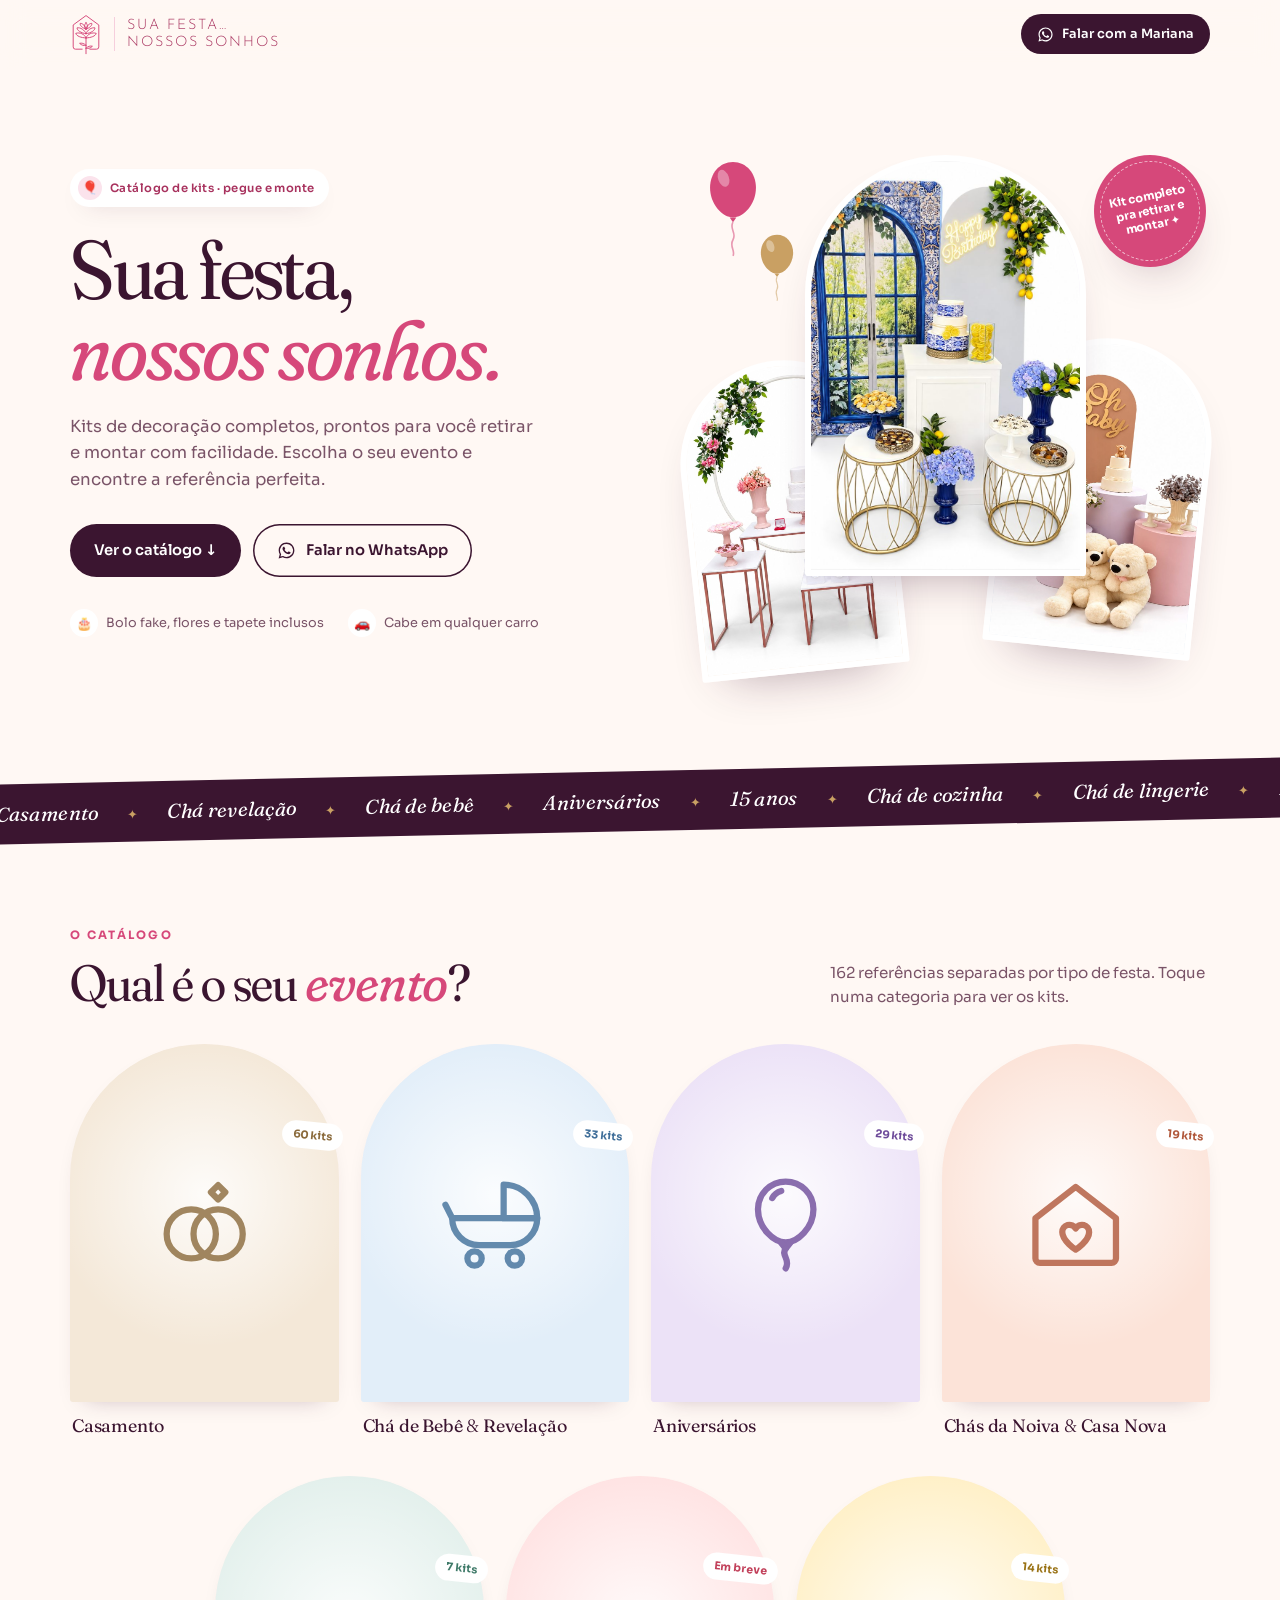
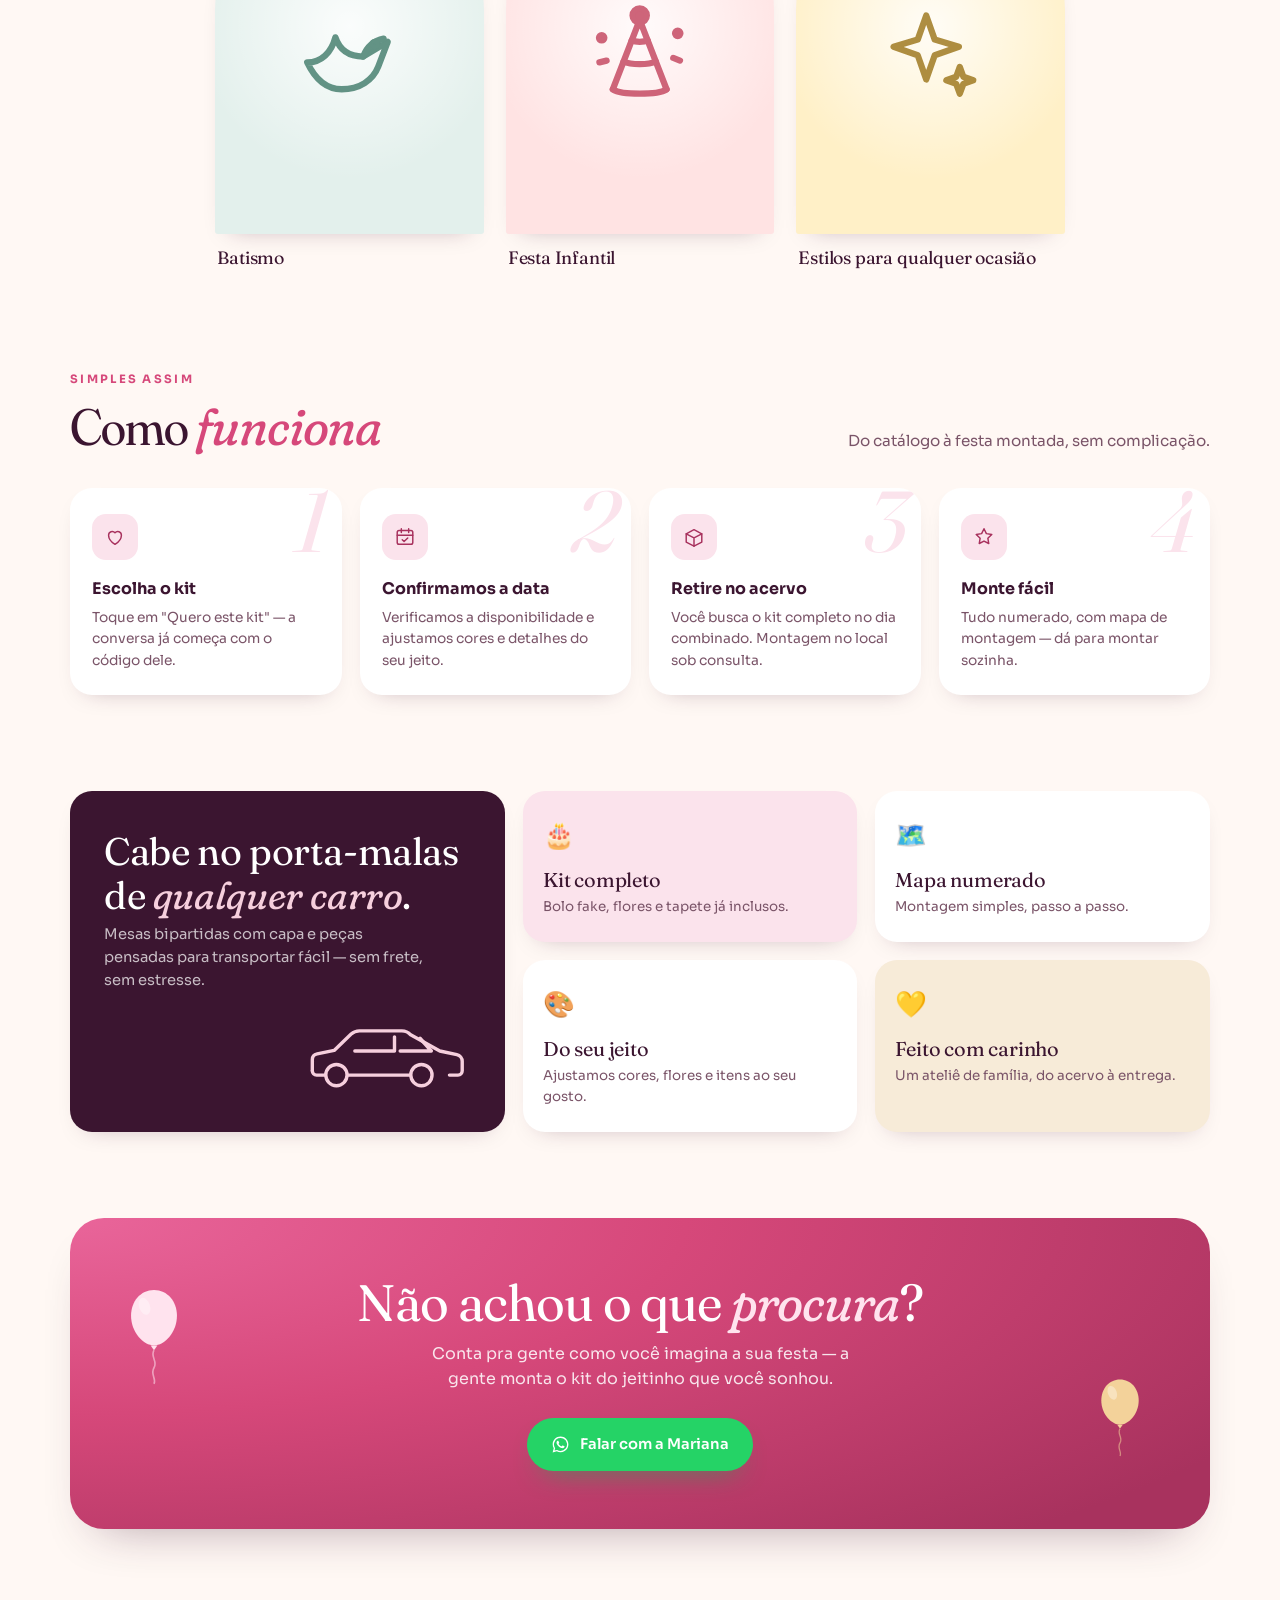
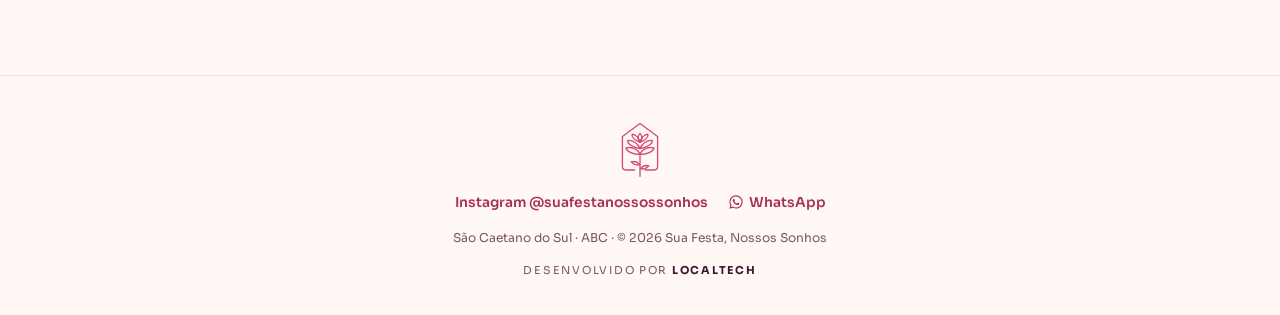
==== index.html @ 591f504a "Catálogo de kits Sua Festa, Nossos Sonhos Co-Authored-By: Claude Opus 5.5 <noreply@anthropic.com>" ====
<!DOCTYPE html>
<html lang="pt-BR">
<head>
<meta charset="utf-8">
<meta name="viewport" content="width=device-width, initial-scale=1">
<title>Catálogo de Kits | Sua Festa, Nossos Sonhos</title>
<meta name="description" content="Kits de decoração completos para retirar e montar — casamento, chá de bebê, chá revelação, aniversários, chás da noiva e batismo. São Caetano do Sul e ABC.">
<meta property="og:type" content="website">
<meta property="og:title" content="Catálogo de Kits | Sua Festa, Nossos Sonhos">
<meta property="og:description" content="Escolha o tipo do seu evento e veja os nossos kits de decoração para retirar e montar.">
<meta name="theme-color" content="#FFF8F4">
<link rel="icon" type="image/svg+xml" href="assets/img/logo-icone.svg">
<link rel="preconnect" href="https://fonts.googleapis.com">
<link rel="preconnect" href="https://fonts.gstatic.com" crossorigin>
<link rel="stylesheet" href="https://fonts.googleapis.com/css2?family=Fraunces:ital,opsz,wght,SOFT,WONK@0,9..144,300..600,0..100,0..1;1,9..144,300..600,0..100,0..1&family=Sora:wght@400;500;600;700&family=Josefin+Sans:wght@300&display=swap">
<link rel="stylesheet" href="assets/styles.css">
</head>
<body data-page="home" data-base="">

<svg width="0" height="0" style="position:absolute" aria-hidden="true">
  <symbol id="balloon" viewBox="0 0 40 72"><path d="M20 2C10 2 3 10.5 3 21c0 12.5 9.4 22 17 22s17-9.5 17-22C37 10.5 30 2 20 2z" fill="currentColor"/><ellipse cx="13" cy="14" rx="4" ry="6.5" fill="#fff" opacity=".35" transform="rotate(-20 13 14)"/><path d="m17.5 43 2.5 3.5 2.5-3.5z" fill="currentColor"/><path d="M20 46.5c-3 5 3 8 0 13s2 8 0 12" fill="none" stroke="currentColor" stroke-width="1.2" opacity=".55"/></symbol>
</svg>

<header class="site-header">
  <div class="container">
    <a class="brand" href="./" aria-label="Sua Festa, Nossos Sonhos — início">
      <img class="brand__logo" src="assets/img/logo-icone.svg" alt="" width="32" height="42">
      <span class="brand__text"><span class="brand__name">Sua Festa…</span><span class="brand__name">Nossos Sonhos</span></span>
    </a>
    <a class="header-cta" data-wa="geral" href="#" target="_blank" rel="noopener"><span>Falar com a Mariana</span></a>
  </div>
</header>

<main>
  <section class="hero">
    <div class="container">
      <div>
        <span class="hero__eyebrow"><b aria-hidden="true">🎈</b>Catálogo de kits · pegue e monte</span>
        <h1>Sua festa,<br><em>nossos sonhos.</em></h1>
        <p class="hero__lead">Kits de decoração completos, prontos para você retirar e montar com facilidade. Escolha o seu evento e encontre a referência perfeita.</p>
        <div class="hero__ctas">
          <a class="btn btn--dark" href="#eventos">Ver o catálogo ↓</a>
          <a class="btn btn--ghost" data-wa="geral" href="#" target="_blank" rel="noopener">Falar no WhatsApp</a>
        </div>
        <div class="hero__proof">
          <span><i aria-hidden="true">🎂</i>Bolo fake, flores e tapete inclusos</span>
          <span><i aria-hidden="true">🚗</i>Cabe em qualquer carro</span>
        </div>
      </div>
      <div class="collage" aria-hidden="true">
        <div class="collage__arch collage__arch--2"></div>
        <div class="collage__arch collage__arch--3"></div>
        <div class="collage__arch collage__arch--1"></div>
        <div class="sticker">Kit completo pra retirar e montar ✦</div>
        <svg class="balloon balloon--a" style="color:#D6487A"><use href="#balloon"/></svg>
        <svg class="balloon balloon--b" style="color:#C9A063"><use href="#balloon"/></svg>
      </div>
    </div>
  </section>

  <div class="ribbon-wrap" aria-hidden="true"><div class="ribbon">
    <div class="ribbon__track">
      <div class="ribbon__group"><span>Casamento</span><span>Chá revelação</span><span>Chá de bebê</span><span>Aniversários</span><span>15 anos</span><span>Chá de cozinha</span><span>Chá de lingerie</span><span>Batismo</span><span>Festa infantil</span><span>Boteco</span></div>
      <div class="ribbon__group"><span>Casamento</span><span>Chá revelação</span><span>Chá de bebê</span><span>Aniversários</span><span>15 anos</span><span>Chá de cozinha</span><span>Chá de lingerie</span><span>Batismo</span><span>Festa infantil</span><span>Boteco</span></div>
    </div>
  </div>
  </div>

  <section class="section" id="eventos">
    <div class="container">
      <div class="head">
        <div><span class="kicker">O catálogo</span><h2 class="title">Qual é o seu <em>evento</em>?</h2></div>
        <p><span data-total>0</span> referências separadas por tipo de festa. Toque numa categoria para ver os kits.</p>
      </div>
      <div class="events" id="events"></div>
    </div>
  </section>

  <section class="section" style="padding-top:20px">
    <div class="container">
      <div class="head reveal">
        <div><span class="kicker">Simples assim</span><h2 class="title">Como <em>funciona</em></h2></div>
        <p>Do catálogo à festa montada, sem complicação.</p>
      </div>
      <div class="steps">
        <div class="step reveal"><span class="step__icon"><svg viewBox="0 0 24 24" fill="none" stroke="currentColor" stroke-width="1.6" stroke-linecap="round" stroke-linejoin="round"><path d="M12 20s-7-4.4-7-10a4 4 0 0 1 7-2.6A4 4 0 0 1 19 10c0 5.6-7 10-7 10z"/></svg></span><h3>Escolha o kit</h3><p>Toque em "Quero este kit" — a conversa já começa com o código dele.</p></div>
        <div class="step reveal"><span class="step__icon"><svg viewBox="0 0 24 24" fill="none" stroke="currentColor" stroke-width="1.6" stroke-linecap="round" stroke-linejoin="round"><rect x="3.5" y="5" width="17" height="15" rx="2"/><path d="M3.5 10h17M8 3v4M16 3v4M9 15l2 2 4-4"/></svg></span><h3>Confirmamos a data</h3><p>Verificamos a disponibilidade e ajustamos cores e detalhes do seu jeito.</p></div>
        <div class="step reveal"><span class="step__icon"><svg viewBox="0 0 24 24" fill="none" stroke="currentColor" stroke-width="1.6" stroke-linecap="round" stroke-linejoin="round"><path d="M3.5 8.5 12 4l8.5 4.5v9L12 22l-8.5-4.5z"/><path d="M3.5 8.5 12 13l8.5-4.5M12 13v9"/></svg></span><h3>Retire no acervo</h3><p>Você busca o kit completo no dia combinado. Montagem no local sob consulta.</p></div>
        <div class="step reveal"><span class="step__icon"><svg viewBox="0 0 24 24" fill="none" stroke="currentColor" stroke-width="1.6" stroke-linecap="round" stroke-linejoin="round"><path d="m12 3 2.6 5.3 5.9.9-4.3 4.1 1 5.8L12 16.4l-5.2 2.7 1-5.8-4.3-4.1 5.9-.9z"/></svg></span><h3>Monte fácil</h3><p>Tudo numerado, com mapa de montagem — dá para montar sozinha.</p></div>
      </div>
    </div>
  </section>

  <section class="section" style="padding-top:20px">
    <div class="container">
      <div class="bento">
        <div class="perk bento__big reveal">
          <div>
            <h3>Cabe no porta-malas de <em>qualquer carro</em>.</h3>
            <p>Mesas bipartidas com capa e peças pensadas para transportar fácil — sem frete, sem estresse.</p>
          </div>
          <svg class="car" viewBox="0 0 120 54" fill="none" stroke="currentColor" stroke-width="2.4" stroke-linecap="round" stroke-linejoin="round" aria-hidden="true"><path d="M8 38v-8c0-2 1.4-3.6 3.4-4l12-2.4 12-11.6c1.6-1.4 3.6-2.2 5.8-2.2h30c2.4 0 4.6 1 6.2 2.8L98 24l12 2.6c2.2.5 3.8 2.4 3.8 4.7V38c0 1.7-1.3 3-3 3h-6"/><path d="M33 41h44"/><path d="M8 38c0 1.7 1.3 3 3 3h6"/><circle cx="25" cy="41" r="7.5"/><circle cx="85" cy="41" r="7.5"/><path d="M38 24h28V14M70 24h22l-8-9"/></svg>
        </div>
        <div class="perk perk--rose reveal"><span class="perk__icon" aria-hidden="true">🎂</span><h3>Kit completo</h3><p>Bolo fake, flores e tapete já inclusos.</p></div>
        <div class="perk reveal"><span class="perk__icon" aria-hidden="true">🗺️</span><h3>Mapa numerado</h3><p>Montagem simples, passo a passo.</p></div>
        <div class="perk reveal"><span class="perk__icon" aria-hidden="true">🎨</span><h3>Do seu jeito</h3><p>Ajustamos cores, flores e itens ao seu gosto.</p></div>
        <div class="perk perk--gold reveal"><span class="perk__icon" aria-hidden="true">💛</span><h3>Feito com carinho</h3><p>Um ateliê de família, do acervo à entrega.</p></div>
      </div>
    </div>
  </section>

  <section class="section" style="padding-top:10px">
    <div class="container">
      <div class="cta reveal">
        <svg class="balloon balloon--a" style="color:#FFE3EE"><use href="#balloon"/></svg>
        <svg class="balloon balloon--b" style="color:#F3D29A"><use href="#balloon"/></svg>
        <h2>Não achou o que <em>procura</em>?</h2>
        <p>Conta pra gente como você imagina a sua festa — a gente monta o kit do jeitinho que você sonhou.</p>
        <a class="btn btn--wa" data-wa="geral" href="#" target="_blank" rel="noopener">Falar com a Mariana</a>
      </div>
    </div>
  </section>
</main>

<footer class="site-footer">
  <div class="container">
    <img class="footer-logo" src="assets/img/logo-icone.svg" alt="Sua Festa, Nossos Sonhos" width="45" height="58">
    <div class="footer-links"><a data-insta href="#" target="_blank" rel="noopener">Instagram @suafestanossossonhos</a><a data-wa="geral" href="#" target="_blank" rel="noopener"> WhatsApp</a></div>
    <span class="footer-small"><span data-cidade></span> · © <span data-ano></span> Sua Festa, Nossos Sonhos</span>
    <span class="credit">Desenvolvido por <a href="https://www.localtechbr.com/" target="_blank" rel="noopener">LocalTECH</a></span>
  </div>
</footer>

<script src="assets/kits.js"></script>
<script src="assets/app.js"></script>
</body>
</html>
---- assets/styles.css ----
/* ============================================================
   Sua Festa, Nossos Sonhos — catálogo de kits
   Direção: "ateliê de festa" — editorial e sofisticado (Fraunces + Sora,
   ameixa, rosa e champanhe), divertido nos detalhes (arcos como os painéis
   de festa, balões, faixa corrida, etiquetas tipo adesivo).
   ============================================================ */
:root {
  --cream: #FFF8F4;
  --paper: #FFFFFF;
  --blush: #FBE3EC;
  --blush-2: #F6CFDD;
  --rose: #D6487A;
  --rose-deep: #A8325E;
  --plum: #3B1530;
  --plum-soft: #7A5468;
  --gold: #C9A063;
  --line: rgba(59, 21, 48, .1);
  --wa: #25D366;
  --wa-deep: #1DA851;
  --tint: #FBE3EC;          /* cor do evento — redefinida por categoria */
  --tint-ink: #A8325E;
  --arch: 999px 999px 22px 22px;
  --r: 22px;
  --shadow: 0 24px 50px -30px rgba(59, 21, 48, .45);
  --shadow-sm: 0 10px 24px -16px rgba(59, 21, 48, .35);
  --ease: cubic-bezier(.22, 1, .36, 1);
  --serif: 'Fraunces', Georgia, serif;
  --sans: 'Sora', system-ui, sans-serif;
}
/* Cor de cada evento */
[data-tint="casamento"]     { --tint: #F4E8D8; --tint-ink: #8A6A3B; }
[data-tint="cha-de-bebe"]   { --tint: #E2EEF9; --tint-ink: #3F6E99; }
[data-tint="aniversarios"]  { --tint: #ECE2F7; --tint-ink: #6E4B9A; }
[data-tint="chas-da-noiva"] { --tint: #FCE3D8; --tint-ink: #B0573A; }
[data-tint="batismo"]       { --tint: #E3F0EC; --tint-ink: #3F7A69; }
[data-tint="infantil"]      { --tint: #FFE3E3; --tint-ink: #C2415B; }
[data-tint="diversos"]      { --tint: #FFF0C7; --tint-ink: #9A7316; }

* { box-sizing: border-box; margin: 0; padding: 0; }
html { -webkit-text-size-adjust: 100%; scroll-behavior: smooth; overflow-x: hidden; }
body { font-family: var(--sans); background: var(--cream); color: var(--plum); line-height: 1.6; -webkit-font-smoothing: antialiased; overflow-x: hidden; }
img { display: block; max-width: 100%; }
a { color: inherit; }
button { font: inherit; color: inherit; }
.container { width: 100%; max-width: 1180px; margin: 0 auto; padding: 0 20px; }
em, .it { font-family: var(--serif); font-style: italic; font-weight: 400; color: var(--rose); font-variation-settings: "SOFT" 100, "WONK" 1; }

/* ── Header ── */
.site-header { position: sticky; top: 0; z-index: 60; background: rgba(255, 248, 244, .86); -webkit-backdrop-filter: saturate(1.4) blur(12px); backdrop-filter: saturate(1.4) blur(12px); border-bottom: 1px solid transparent; transition: border-color .3s, box-shadow .3s; }
.site-header.is-scrolled { border-color: var(--line); box-shadow: 0 8px 24px -20px rgba(59, 21, 48, .5); }
.site-header .container { display: flex; align-items: center; justify-content: space-between; gap: 12px; height: 68px; }
.brand { display: flex; align-items: center; gap: 12px; text-decoration: none; min-width: 0; }
.brand__logo { height: 42px; width: auto; flex-shrink: 0; }
.brand__text { display: flex; flex-direction: column; padding-left: 12px; border-left: 1.5px solid var(--blush-2); min-width: 0; }
.brand__name { font-family: 'Josefin Sans', sans-serif; font-weight: 300; font-size: .9rem; letter-spacing: .14em; text-transform: uppercase; color: var(--rose-deep); white-space: nowrap; line-height: 1.2; }
.header-cta { display: inline-flex; align-items: center; gap: 8px; flex-shrink: 0; padding: 10px 16px; border-radius: 999px; background: var(--plum); color: #fff; font-size: .8rem; font-weight: 600; text-decoration: none; transition: background .25s, transform .25s var(--ease); }
.header-cta:hover { background: var(--rose-deep); transform: translateY(-1px); }
.header-cta svg { width: 17px; height: 17px; fill: currentColor; }
@media (max-width: 560px) { .header-cta span { display: none; } .header-cta { padding: 11px; background: var(--wa); } .header-cta svg { width: 21px; height: 21px; } }

/* ── Buttons ── */
.btn { display: inline-flex; align-items: center; justify-content: center; gap: 10px; padding: 15px 24px; border-radius: 999px; font-size: .92rem; font-weight: 600; text-decoration: none; border: 0; cursor: pointer; transition: transform .3s var(--ease), background .25s, box-shadow .3s; }
.btn svg { width: 19px; height: 19px; fill: currentColor; flex-shrink: 0; }
.btn:hover { transform: translateY(-2px); }
.btn--wa { background: var(--wa); color: #fff; box-shadow: 0 14px 28px -16px rgba(29, 168, 81, .8); }
.btn--wa:hover { background: var(--wa-deep); }
.btn--dark { background: var(--plum); color: #fff; }
.btn--dark:hover { background: var(--rose-deep); }
.btn--ghost { background: transparent; color: var(--plum); box-shadow: inset 0 0 0 1.5px var(--plum); }
.btn--ghost:hover { background: var(--plum); color: #fff; }

/* ── Hero ── */
.hero { position: relative; padding: 36px 0 56px; overflow: hidden; }
.hero .container { display: grid; gap: 40px; align-items: center; }
@media (min-width: 960px) { .hero { padding: 64px 0 84px; } .hero .container { grid-template-columns: 1.05fr 1fr; gap: 56px; } }
.hero__eyebrow { display: inline-flex; align-items: center; gap: 8px; padding: 7px 14px 7px 8px; border-radius: 999px; background: var(--paper); box-shadow: var(--shadow-sm); font-size: .72rem; font-weight: 600; letter-spacing: .04em; color: var(--rose-deep); margin-bottom: 22px; }
.hero__eyebrow b { display: inline-grid; place-items: center; width: 24px; height: 24px; border-radius: 50%; background: var(--blush); font-size: .8rem; }
.hero h1 { font-family: var(--serif); font-weight: 400; font-size: clamp(2.7rem, 9vw, 5.2rem); line-height: .98; letter-spacing: -.025em; font-variation-settings: "SOFT" 50, "opsz" 144; }
.hero__lead { margin: 22px 0 30px; max-width: 470px; font-size: 1.04rem; color: var(--plum-soft); }
.hero__ctas { display: flex; flex-wrap: wrap; gap: 12px; }
.hero__proof { display: flex; flex-wrap: wrap; gap: 14px 24px; margin-top: 32px; font-size: .8rem; color: var(--plum-soft); }
.hero__proof span { display: inline-flex; align-items: center; gap: 8px; }
.hero__proof i { font-style: normal; display: inline-grid; place-items: center; width: 28px; height: 28px; border-radius: 50%; background: var(--paper); box-shadow: var(--shadow-sm); font-size: .82rem; }

/* Arched collage */
.collage { position: relative; height: 420px; max-width: 520px; margin: 0 auto; width: 100%; }
@media (min-width: 960px) { .collage { height: 540px; } }
.collage__arch { position: absolute; border-radius: var(--arch); overflow: hidden; box-shadow: var(--shadow); background: linear-gradient(165deg, #fff 0%, var(--tint) 75%); border: 6px solid #fff; }
.collage__arch img { width: 100%; height: 100%; object-fit: cover; }
.collage__arch .ph { position: absolute; inset: 0; display: grid; place-items: center; color: var(--tint-ink); }
.collage__arch .ph svg { width: 38%; height: auto; opacity: .55; }
.collage__arch--1 { width: 54%; height: 78%; left: 23%; top: 4%; z-index: 2; }
.collage__arch--2 { width: 40%; height: 58%; left: 0; bottom: 0; transform: rotate(-6deg); }
.collage__arch--3 { width: 40%; height: 58%; right: 0; bottom: 4%; transform: rotate(6deg); }
.sticker { position: absolute; z-index: 4; display: grid; place-items: center; text-align: center; width: 112px; height: 112px; border-radius: 50%; background: var(--rose); color: #fff; font-size: .72rem; font-weight: 700; line-height: 1.25; padding: 16px; box-shadow: var(--shadow); transform: rotate(-12deg); }
.sticker::before { content: ""; position: absolute; inset: 6px; border-radius: 50%; border: 1.5px dashed rgba(255, 255, 255, .6); }
.collage .sticker { right: 0; top: 4%; }
.balloon { position: absolute; z-index: 3; width: 54px; animation: float 6s ease-in-out infinite; transform-origin: 50% 100%; pointer-events: none; }
.collage .balloon--a { left: 4%; top: 0; }
.collage .balloon--b { left: 14%; top: 11%; width: 38px; animation-delay: -2s; }
@keyframes float { 0%, 100% { transform: translateY(0) rotate(-3deg); } 50% { transform: translateY(-14px) rotate(3deg); } }

/* ── Marquee ribbon ── */
.ribbon-wrap { overflow: hidden; padding: 14px 0; }
.ribbon { background: var(--plum); color: #fff; overflow: hidden; transform: rotate(-1.2deg) scaleX(1.03); box-shadow: var(--shadow); }
.ribbon__track { display: flex; width: max-content; animation: marquee 34s linear infinite; }
.ribbon__group { display: flex; align-items: center; gap: 28px; padding: 14px; white-space: nowrap; font-family: var(--serif); font-style: italic; font-size: 1.25rem; }
.ribbon__group span::after { content: "✦"; font-style: normal; font-size: .8rem; color: var(--gold); margin-left: 28px; }
@keyframes marquee { to { transform: translateX(-50%); } }

/* ── Section heads ── */
.section { padding: 76px 0; }
.kicker { display: inline-block; font-size: .72rem; font-weight: 700; letter-spacing: .2em; text-transform: uppercase; color: var(--rose); margin-bottom: 12px; }
.title { font-family: var(--serif); font-weight: 400; font-size: clamp(2rem, 6vw, 3.2rem); line-height: 1.04; letter-spacing: -.02em; font-variation-settings: "SOFT" 50, "opsz" 144; }
.head { display: flex; flex-wrap: wrap; align-items: flex-end; justify-content: space-between; gap: 14px 30px; margin-bottom: 34px; }
.head p { max-width: 380px; color: var(--plum-soft); font-size: .95rem; }

/* ── Event cards (arches) ── */
.events { display: grid; grid-template-columns: 1fr 1fr; gap: 26px 14px; }
@media (min-width: 760px) { .events { grid-template-columns: repeat(3, 1fr); gap: 40px 26px; } .event__arch { aspect-ratio: 4 / 4.4; } }
@media (min-width: 1100px) { .events { grid-template-columns: repeat(4, 1fr); gap: 40px 22px; } .event__arch { aspect-ratio: 3 / 3.9; } .event__name { font-size: 1.12rem !important; } .event__go { display: none !important; } }
.event { position: relative; display: block; text-decoration: none; }
.event__arch { position: relative; aspect-ratio: 3 / 4; border-radius: var(--arch); overflow: hidden; background: var(--tint); box-shadow: var(--shadow-sm); transition: transform .5s var(--ease), box-shadow .5s var(--ease); isolation: isolate; }
.event__arch img { width: 100%; height: 100%; object-fit: cover; transition: transform .8s var(--ease); }
.event__arch .ph { position: absolute; inset: 0; display: grid; place-items: center; color: var(--tint-ink); background: radial-gradient(circle at 50% 42%, rgba(255, 255, 255, .85) 0, transparent 62%); }
.event__arch .ph svg { width: 40%; height: auto; opacity: .8; transition: transform .6s var(--ease); }
.event:hover .event__arch { transform: translateY(-6px); box-shadow: var(--shadow); }
.event:hover .event__arch img, .event:hover .event__arch .ph svg { transform: scale(1.06); }
.event__count { position: absolute; top: 20%; right: -4px; z-index: 2; padding: 5px 11px; border-radius: 999px; background: #fff; font-size: .68rem; font-weight: 700; color: var(--tint-ink); box-shadow: var(--shadow-sm); transform: rotate(6deg); }
.event__body { padding: 14px 2px 0; display: flex; align-items: center; justify-content: space-between; gap: 10px; }
.event__name { font-family: var(--serif); font-size: 1.1rem; line-height: 1.15; font-weight: 400; letter-spacing: -.01em; }
.event__go { flex-shrink: 0; display: grid; place-items: center; width: 34px; height: 34px; border-radius: 50%; background: var(--plum); color: #fff; font-size: .95rem; transition: background .3s, transform .4s var(--ease); }
.event:hover .event__go { background: var(--rose); transform: rotate(-45deg); }
@media (min-width: 760px) { .event__name { font-size: 1.45rem; } .event__go { width: 42px; height: 42px; } }

/* ── Steps ── */
.steps { display: grid; gap: 14px; counter-reset: st; }
@media (min-width: 860px) { .steps { grid-template-columns: repeat(4, 1fr); gap: 18px; } }
.step { position: relative; background: var(--paper); border-radius: var(--r); padding: 26px 22px 24px; box-shadow: var(--shadow-sm); counter-increment: st; overflow: hidden; }
.step::before { content: counter(st); position: absolute; right: 14px; top: -10px; font-family: var(--serif); font-style: italic; font-size: 5.4rem; line-height: 1; color: var(--blush); }
.step__icon { position: relative; display: grid; place-items: center; width: 46px; height: 46px; border-radius: 14px; background: var(--blush); color: var(--rose-deep); margin-bottom: 16px; }
.step__icon svg { width: 22px; height: 22px; }
.step h3 { position: relative; font-size: 1rem; font-weight: 700; margin-bottom: 6px; }
.step p { position: relative; font-size: .86rem; color: var(--plum-soft); line-height: 1.55; }

/* ── Bento perks ── */
.bento { display: grid; gap: 14px; grid-template-columns: 1fr 1fr; }
@media (min-width: 860px) { .bento { grid-template-columns: 1.3fr 1fr 1fr; gap: 18px; } .bento__big { grid-row: span 2; } }
.perk { position: relative; border-radius: var(--r); padding: 24px 20px; background: var(--paper); box-shadow: var(--shadow-sm); overflow: hidden; }
.perk__icon { font-size: 1.6rem; display: block; margin-bottom: 12px; }
.perk h3 { font-family: var(--serif); font-weight: 400; font-size: 1.25rem; line-height: 1.15; margin-bottom: 6px; letter-spacing: -.01em; }
.perk p { font-size: .84rem; color: var(--plum-soft); line-height: 1.55; }
.perk--rose { background: var(--blush); }
.perk--gold { background: #F7EBD8; }
.bento__big { grid-column: 1 / -1; background: var(--plum); color: #fff; padding: 30px 26px; display: flex; flex-direction: column; justify-content: space-between; gap: 18px; min-height: 230px; }
@media (min-width: 860px) { .bento__big { grid-column: auto; padding: 38px 34px; } }
.bento__big h3 { font-size: clamp(1.7rem, 4vw, 2.4rem); }
.bento__big h3 em { color: var(--blush-2); }
.bento__big p { color: rgba(255, 255, 255, .72); max-width: 330px; font-size: .92rem; }
.bento__big .car { width: 170px; align-self: flex-end; color: var(--blush-2); }

/* ── Final CTA ── */
.cta { position: relative; overflow: hidden; border-radius: 34px; background: radial-gradient(120% 140% at 0% 0%, #E9659A 0%, var(--rose) 45%, var(--rose-deep) 100%); color: #fff; padding: 58px 26px; text-align: center; box-shadow: var(--shadow); }
.cta h2 { font-family: var(--serif); font-weight: 400; font-size: clamp(2rem, 6vw, 3.2rem); line-height: 1.04; letter-spacing: -.02em; margin-bottom: 12px; position: relative; z-index: 1; }
.cta h2 em { color: #FFE3EE; }
.cta p { max-width: 460px; margin: 0 auto 26px; color: rgba(255, 255, 255, .86); position: relative; z-index: 1; }
.cta .btn { position: relative; z-index: 1; }
.cta .balloon--a { left: 5%; top: 14%; }
.cta .balloon--b { right: 6%; bottom: 12%; width: 44px; animation-delay: -3s; }

/* ── Category hero ── */
.cat-hero { position: relative; padding: 24px 0 34px; background: var(--tint); border-radius: 0 0 40px 40px; overflow: hidden; }
.cat-hero::after { content: ""; position: absolute; width: 340px; height: 340px; right: -110px; top: -120px; border-radius: 50%; background: radial-gradient(circle, rgba(255, 255, 255, .7), transparent 70%); pointer-events: none; }
.cat-hero .container { position: relative; z-index: 1; }
.crumbs { display: flex; align-items: center; justify-content: space-between; gap: 12px; margin-bottom: 22px; }
.back, .share { display: inline-flex; align-items: center; gap: 7px; font-size: .8rem; font-weight: 600; color: var(--plum); text-decoration: none; padding: 8px 14px; border-radius: 999px; background: rgba(255, 255, 255, .72); border: 0; cursor: pointer; transition: background .2s; }
.back:hover, .share:hover { background: #fff; }
.share svg { width: 16px; height: 16px; }
.cat-hero__row { display: flex; align-items: flex-end; justify-content: space-between; gap: 18px; }
.cat-hero__icon { flex-shrink: 0; display: grid; place-items: center; width: 74px; height: 94px; border-radius: var(--arch); background: rgba(255, 255, 255, .75); color: var(--tint-ink); }
.cat-hero__icon svg { width: 40px; height: 40px; }
@media (min-width: 760px) { .cat-hero { padding: 30px 0 48px; } .cat-hero__icon { width: 116px; height: 148px; } .cat-hero__icon svg { width: 58px; height: 58px; } }
.cat-hero h1 { font-family: var(--serif); font-weight: 400; font-size: clamp(2.3rem, 8vw, 4.2rem); line-height: 1; letter-spacing: -.025em; font-variation-settings: "SOFT" 50, "opsz" 144; }
.cat-hero h1 em { color: var(--tint-ink); }
.cat-hero p { margin-top: 12px; max-width: 560px; color: var(--plum-soft); font-size: .95rem; }
.cat-hero__meta { margin-top: 14px; display: inline-flex; align-items: baseline; gap: 6px; font-size: .8rem; font-weight: 600; color: var(--tint-ink); }
.cat-hero__meta b { font-family: var(--serif); font-style: italic; font-weight: 400; font-size: 1.7rem; line-height: 1; }

/* Sticky event nav + filters */
.catnav { position: sticky; top: 68px; z-index: 40; background: rgba(255, 248, 244, .9); -webkit-backdrop-filter: blur(10px); backdrop-filter: blur(10px); border-bottom: 1px solid var(--line); }
.chips { display: flex; gap: 8px; overflow-x: auto; padding: 12px 0; scrollbar-width: none; -webkit-overflow-scrolling: touch; }
.chips::-webkit-scrollbar { display: none; }
@media (min-width: 1000px) { .chips { flex-wrap: wrap; overflow: visible; } }
.chip { flex-shrink: 0; display: inline-flex; align-items: center; gap: 7px; padding: 8px 14px; border-radius: 999px; background: var(--paper); box-shadow: inset 0 0 0 1px var(--line); font-size: .78rem; font-weight: 600; color: var(--plum); text-decoration: none; white-space: nowrap; cursor: pointer; border: 0; transition: background .2s, color .2s, box-shadow .2s; }
.chip:hover { box-shadow: inset 0 0 0 1px var(--plum); }
.chip.is-active { background: var(--plum); color: #fff; box-shadow: none; }
.chip svg { width: 16px; height: 16px; }
.filters { display: flex; gap: 4px; padding: 5px; margin-top: 22px; width: max-content; max-width: 100%; border-radius: 999px; background: var(--paper); box-shadow: var(--shadow-sm); overflow-x: auto; scrollbar-width: none; }
.filters::-webkit-scrollbar { display: none; }
.filters[hidden] { display: none; }
.filters button { flex-shrink: 0; border: 0; background: transparent; padding: 9px 16px; border-radius: 999px; font-size: .8rem; font-weight: 600; color: var(--plum-soft); cursor: pointer; transition: background .25s, color .25s; }
.filters button.is-active { background: var(--plum); color: #fff; }
.filters button span { opacity: .6; font-weight: 500; margin-left: 3px; }

/* ── Kits ── */
.kits { display: grid; grid-template-columns: 1fr 1fr; gap: 28px 14px; padding: 32px 0 14px; }
@media (min-width: 760px) { .kits { grid-template-columns: repeat(3, 1fr); gap: 44px 26px; } }
@media (min-width: 1100px) { .kits { grid-template-columns: repeat(4, 1fr); } }
.kit { display: flex; flex-direction: column; }
.kit__photo { position: relative; display: block; width: 100%; aspect-ratio: 4 / 5; border: 0; padding: 0; border-radius: var(--arch); overflow: hidden; background: var(--paper); cursor: zoom-in; box-shadow: var(--shadow-sm); transition: transform .5s var(--ease), box-shadow .5s var(--ease); }
.kit__photo img { width: 100%; height: 100%; object-fit: cover; transition: transform .8s var(--ease); }
.kit__photo:hover { transform: translateY(-5px); box-shadow: var(--shadow); }
.kit__photo:hover img { transform: scale(1.05); }
.kit__photo:disabled { cursor: default; }
.kit__photo:disabled:hover { transform: none; box-shadow: var(--shadow-sm); }
.kit__ph { position: absolute; inset: 0; display: grid; place-content: center; justify-items: center; gap: 8px; color: var(--tint-ink); background: radial-gradient(circle at 50% 40%, #fff 0, var(--tint) 72%); font-size: .7rem; font-weight: 600; }
.kit__ph svg { width: 44px; height: 44px; opacity: .55; }
.kit__tag { position: absolute; left: 50%; bottom: 12px; transform: translateX(-50%); padding: 4px 11px; border-radius: 999px; background: rgba(255, 255, 255, .94); color: var(--plum); font-size: .66rem; font-weight: 700; letter-spacing: .08em; box-shadow: var(--shadow-sm); white-space: nowrap; }
.kit__more { position: absolute; right: 10px; top: 26%; padding: 4px 9px; border-radius: 999px; background: var(--plum); color: #fff; font-size: .64rem; font-weight: 700; }
.kit__name { font-family: var(--serif); font-weight: 400; font-size: 1.05rem; line-height: 1.2; letter-spacing: -.01em; margin: 14px 2px 10px; }
.kit__desc { font-size: .8rem; color: var(--plum-soft); margin: -4px 2px 10px; line-height: 1.5; }
.kit__btn { margin-top: auto; display: inline-flex; align-items: center; justify-content: center; gap: 8px; padding: 11px 10px; border-radius: 999px; background: var(--paper); box-shadow: inset 0 0 0 1.5px var(--plum); color: var(--plum); font-size: .8rem; font-weight: 600; text-decoration: none; transition: background .25s, color .25s, box-shadow .25s; }
.kit__btn svg { width: 17px; height: 17px; fill: currentColor; flex-shrink: 0; }
.kit__btn:hover { background: var(--wa); color: #fff; box-shadow: none; }
.kit.is-target .kit__photo { box-shadow: 0 0 0 4px var(--rose), var(--shadow); }
@media (min-width: 760px) { .kit__name { font-size: 1.25rem; } .kit__btn { font-size: .86rem; padding: 12px; } }

/* ── Mobile sticky help bar ── */
.helpbar { position: fixed; left: 12px; right: 12px; bottom: 12px; z-index: 55; display: flex; align-items: center; justify-content: space-between; gap: 10px; padding: 9px 9px 9px 18px; border-radius: 999px; background: var(--plum); color: #fff; box-shadow: 0 18px 40px -16px rgba(59, 21, 48, .7); transform: translateY(150%); transition: transform .5s var(--ease); }
.helpbar.is-in { transform: none; }
.helpbar p { font-size: .76rem; line-height: 1.3; color: rgba(255, 255, 255, .8); }
.helpbar p b { display: block; font-size: .84rem; color: #fff; }
.helpbar a { flex-shrink: 0; display: inline-flex; align-items: center; gap: 8px; padding: 11px 16px; border-radius: 999px; background: var(--wa); color: #fff; font-size: .82rem; font-weight: 700; text-decoration: none; }
.helpbar svg { width: 18px; height: 18px; fill: currentColor; }
@media (min-width: 760px) { .helpbar { display: none; } }
.has-helpbar .site-footer { padding-bottom: 104px; }
@media (min-width: 760px) { .has-helpbar .site-footer { padding-bottom: 36px; } }

/* ── Footer ── */
.site-footer { margin-top: 70px; padding: 44px 0 36px; border-top: 1px solid var(--line); }
.site-footer .container { display: flex; flex-direction: column; align-items: center; gap: 14px; text-align: center; }
.site-footer .footer-logo { height: 58px; width: auto; }
.footer-links { display: flex; flex-wrap: wrap; justify-content: center; gap: 8px 20px; font-size: .86rem; }
.footer-links a { color: var(--rose-deep); font-weight: 600; text-decoration: none; }
.footer-links a:hover { color: var(--rose); }
.footer-small { font-size: .76rem; color: var(--plum-soft); }
.credit { font-size: .68rem; letter-spacing: .16em; text-transform: uppercase; color: var(--plum-soft); }
.credit a { color: var(--plum); font-weight: 700; text-decoration: none; }
.credit a:hover { color: var(--rose); }

/* ── Lightbox ── */
.lightbox { position: fixed; inset: 0; z-index: 100; display: grid; grid-template-rows: 1fr auto; background: #1E0917; padding: 62px 14px 18px; }
.lightbox[hidden] { display: none; }
.lb-stage { position: relative; display: grid; place-items: center; min-height: 0; }
.lb-stage img { max-width: 100%; max-height: 100%; object-fit: contain; border-radius: 16px; }
.lb-btn { position: absolute; z-index: 2; width: 46px; height: 46px; border-radius: 50%; border: 0; background: rgba(255, 255, 255, .14); color: #fff; font-size: 1.5rem; line-height: 1; cursor: pointer; }
.lb-btn:hover { background: rgba(255, 255, 255, .26); }
.lb-close { position: fixed; top: 10px; right: 12px; }
.lb-prev { left: 0; top: 50%; transform: translateY(-50%); }
.lb-next { right: 0; top: 50%; transform: translateY(-50%); }
.lb-bar { display: flex; flex-wrap: wrap; align-items: center; justify-content: space-between; gap: 12px; max-width: 760px; width: 100%; margin: 16px auto 0; color: #fff; }
.lb-bar h2 { font-family: var(--serif); font-weight: 400; font-size: 1.2rem; line-height: 1.2; }
.lb-bar small { display: block; font-family: var(--sans); font-size: .7rem; letter-spacing: .12em; opacity: .7; margin-top: 3px; }
.lb-bar .btn { padding: 12px 20px; font-size: .86rem; }
html.lb-open { overflow: hidden; }

/* ── Toast ── */
.toast { position: fixed; left: 50%; bottom: 96px; z-index: 120; transform: translate(-50%, 20px); opacity: 0; padding: 10px 18px; border-radius: 999px; background: var(--plum); color: #fff; font-size: .82rem; font-weight: 600; pointer-events: none; transition: opacity .3s, transform .3s var(--ease); }
.toast.is-in { opacity: 1; transform: translate(-50%, 0); }

/* ── Reveal ── */
.reveal { opacity: 0; transform: translateY(22px); transition: opacity .8s var(--ease), transform .8s var(--ease); }
.reveal.is-in { opacity: 1; transform: none; }
@media (prefers-reduced-motion: reduce) {
  .reveal { opacity: 1; transform: none; transition: none; }
  .balloon, .ribbon__track { animation: none; }
  html { scroll-behavior: auto; }
}
.footer-links svg { width: 16px; height: 16px; fill: currentColor; vertical-align: -3px; margin-right: 2px; }
.amp { font-style: normal; font-family: var(--serif); font-weight: 300; }
/* Empty category ("em breve") */
.empty { grid-column: 1 / -1; display: flex; flex-direction: column; align-items: center; text-align: center; gap: 12px; padding: 40px 20px 20px; }
.empty__icon { display: grid; place-items: center; width: 110px; height: 140px; border-radius: var(--arch); background: var(--tint); color: var(--tint-ink); margin-bottom: 6px; }
.empty__icon svg { width: 54px; height: 54px; }
.empty h2 { font-family: var(--serif); font-weight: 400; font-size: 1.8rem; line-height: 1.1; }
.empty p { max-width: 420px; color: var(--plum-soft); font-size: .92rem; margin-bottom: 8px; }
/* Event cards: flex so an incomplete last row sits centred (7 categories = 4+3 / 3+3+1 / 2+2+2+1) */
.events { display: flex; flex-wrap: wrap; justify-content: center; }
.events > .event { flex: 0 0 calc((100% - 14px) / 2); }
@media (min-width: 760px) { .events > .event { flex-basis: calc((100% - 52px) / 3); } }
@media (min-width: 1100px) { .events > .event { flex-basis: calc((100% - 66px) / 4); } }
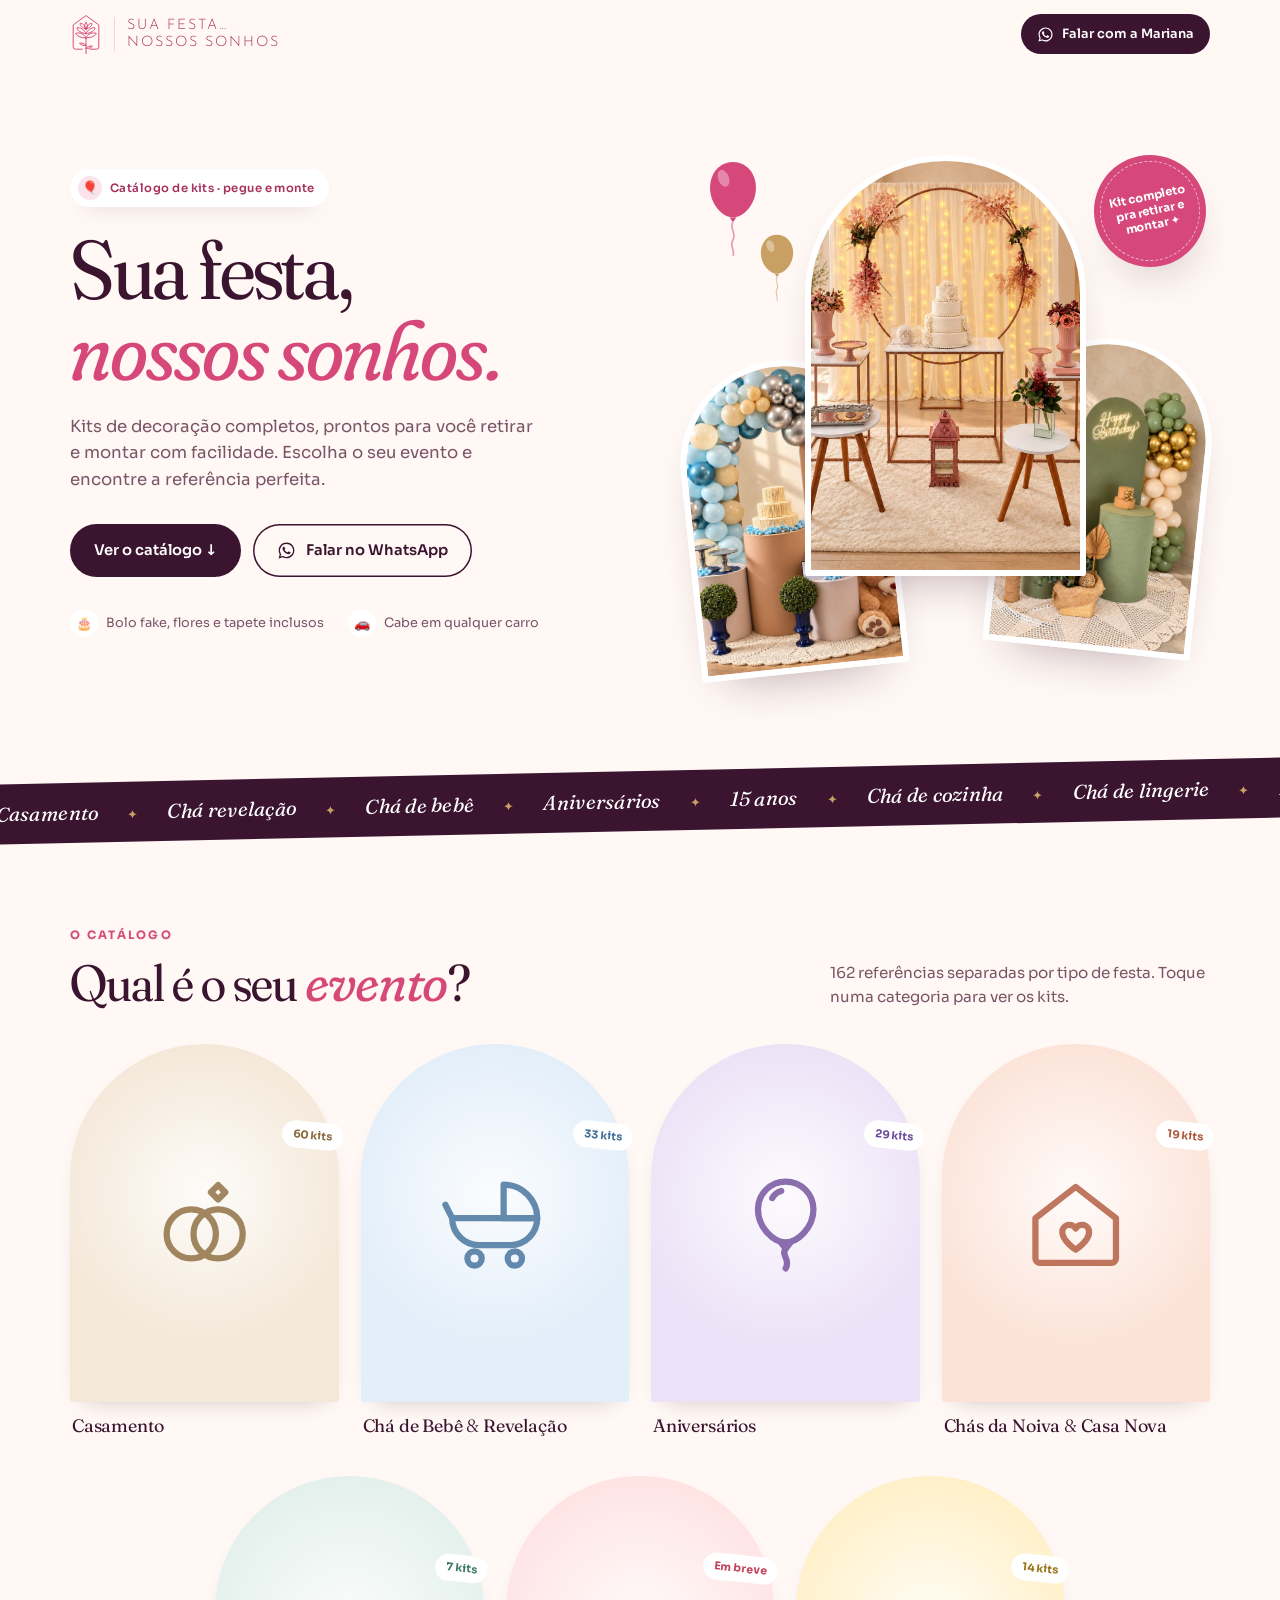
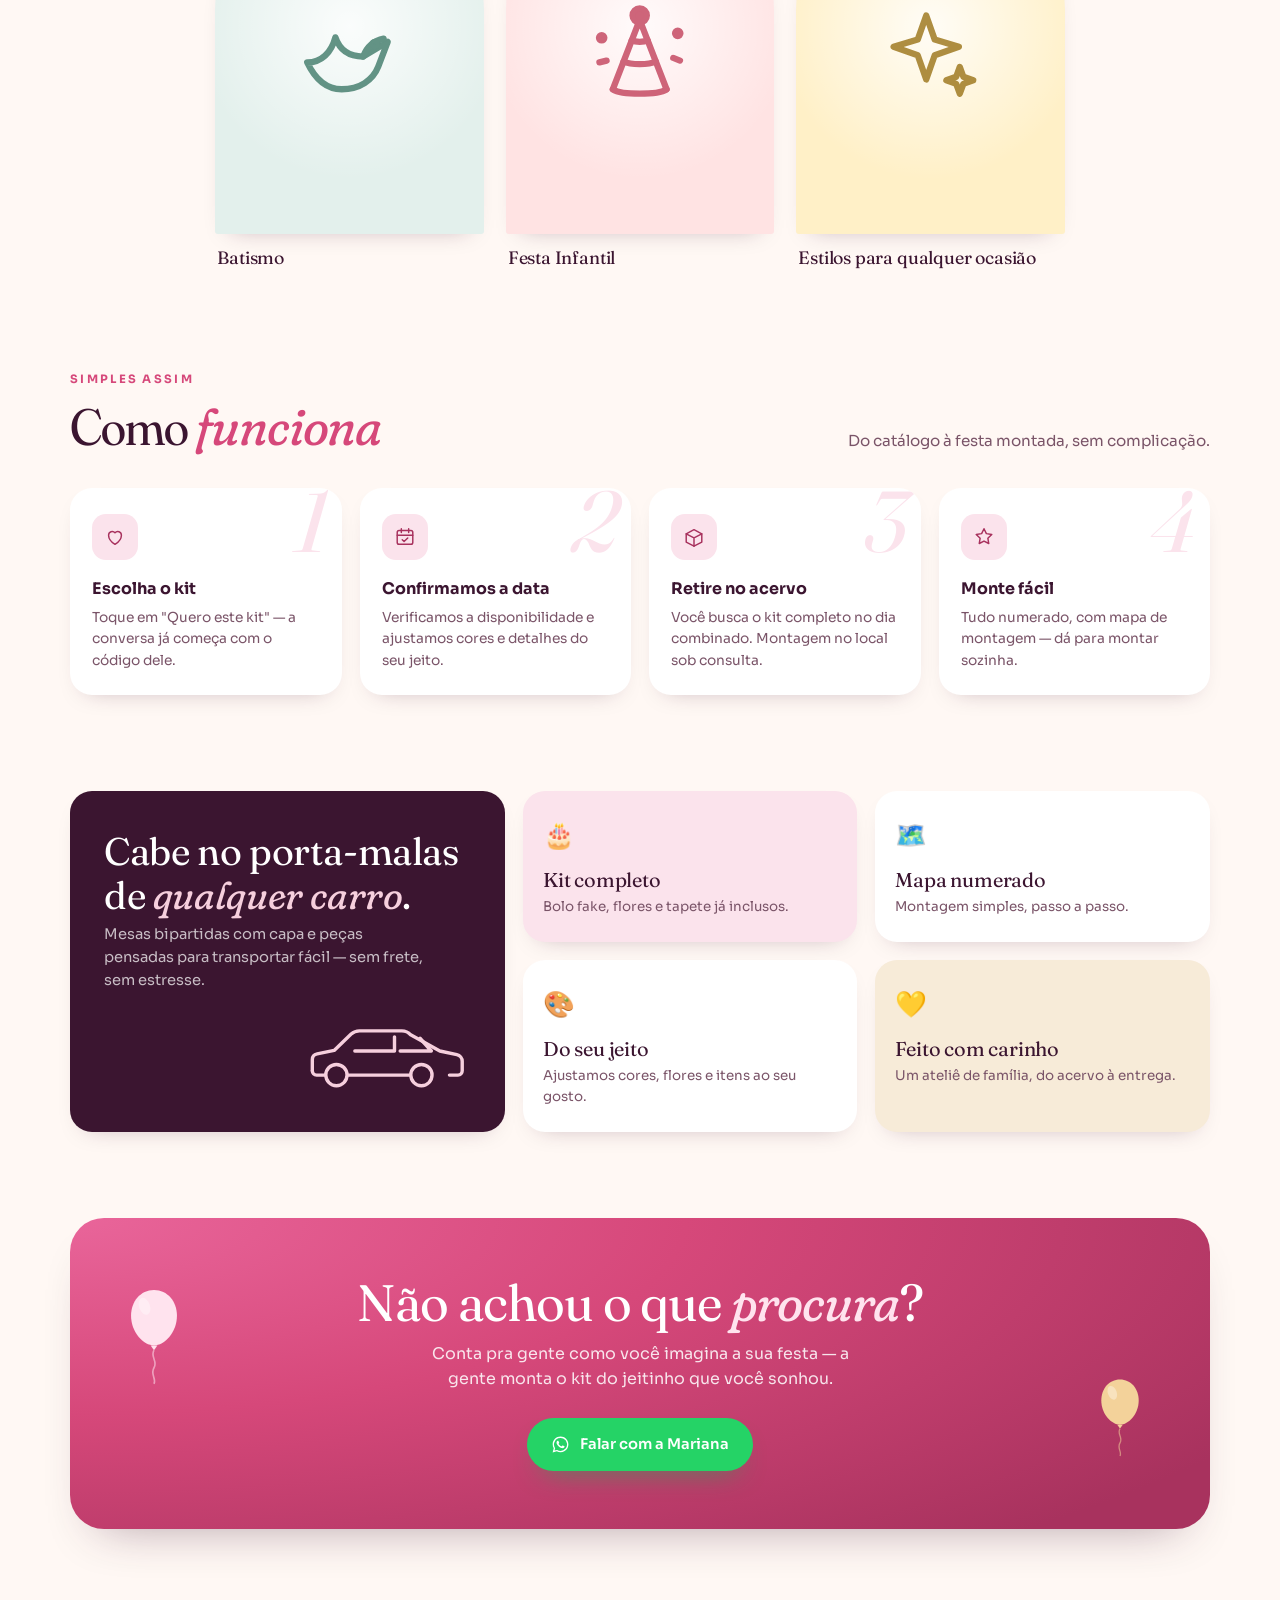
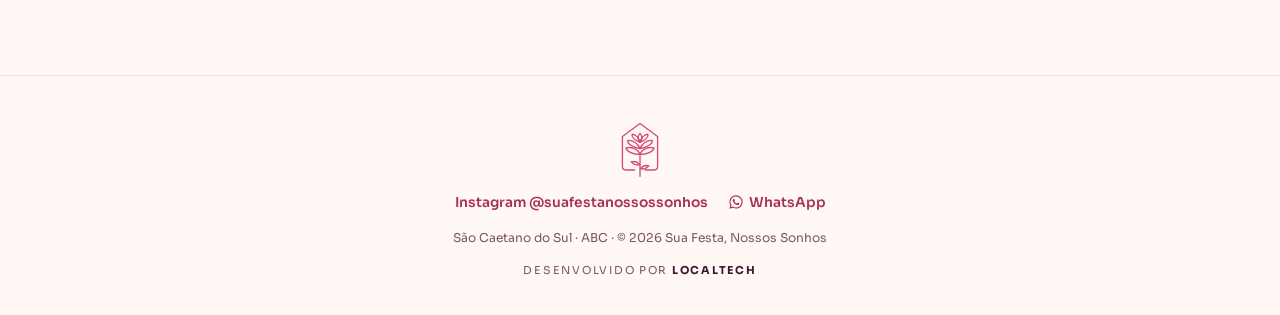
==== commit 96e960c7: "SEO e prévia de links: domínio, imagens de compartilhamento, robots, sitemap, ficha de negócio Co-Au" ====
--- a/index.html
+++ b/index.html
@@ -8,6 +8,33 @@
 <meta property="og:type" content="website">
 <meta property="og:title" content="Catálogo de Kits | Sua Festa, Nossos Sonhos">
 <meta property="og:description" content="Escolha o tipo do seu evento e veja os nossos kits de decoração para retirar e montar.">
+<link rel="canonical" href="https://www.suafestanossossonhos.com/">
+<meta property="og:url" content="https://www.suafestanossossonhos.com/">
+<meta property="og:site_name" content="Sua Festa, Nossos Sonhos">
+<meta property="og:locale" content="pt_BR">
+<meta property="og:image" content="https://www.suafestanossossonhos.com/assets/img/og/og-home.jpg">
+<meta property="og:image:width" content="1200">
+<meta property="og:image:height" content="630">
+<meta property="og:image:alt" content="Kits de decoração da Sua Festa, Nossos Sonhos">
+<meta name="twitter:card" content="summary_large_image">
+<link rel="icon" type="image/png" sizes="512x512" href="assets/img/icone-512.png">
+<link rel="apple-touch-icon" href="assets/img/icone-512.png">
+<script type="application/ld+json">
+{
+  "@context": "https://schema.org",
+  "@type": "LocalBusiness",
+  "@id": "https://www.suafestanossossonhos.com/#negocio",
+  "name": "Sua Festa, Nossos Sonhos",
+  "description": "Kits de decoração completos para retirar e montar: casamento, chá de bebê, chá revelação, aniversários, chás da noiva, batismo e festa infantil.",
+  "url": "https://www.suafestanossossonhos.com/",
+  "image": "https://www.suafestanossossonhos.com/assets/img/og/og-home.jpg",
+  "logo": "https://www.suafestanossossonhos.com/assets/img/icone-512.png",
+  "telephone": "+5511949156564",
+  "address": { "@type": "PostalAddress", "addressLocality": "São Caetano do Sul", "addressRegion": "SP", "addressCountry": "BR" },
+  "areaServed": ["São Caetano do Sul", "Santo André", "São Bernardo do Campo", "Região do ABC"],
+  "sameAs": ["https://www.instagram.com/suafestanossossonhos"]
+}
+</script>
 <meta name="theme-color" content="#FFF8F4">
 <link rel="icon" type="image/svg+xml" href="assets/img/logo-icone.svg">
 <link rel="preconnect" href="https://fonts.googleapis.com">
